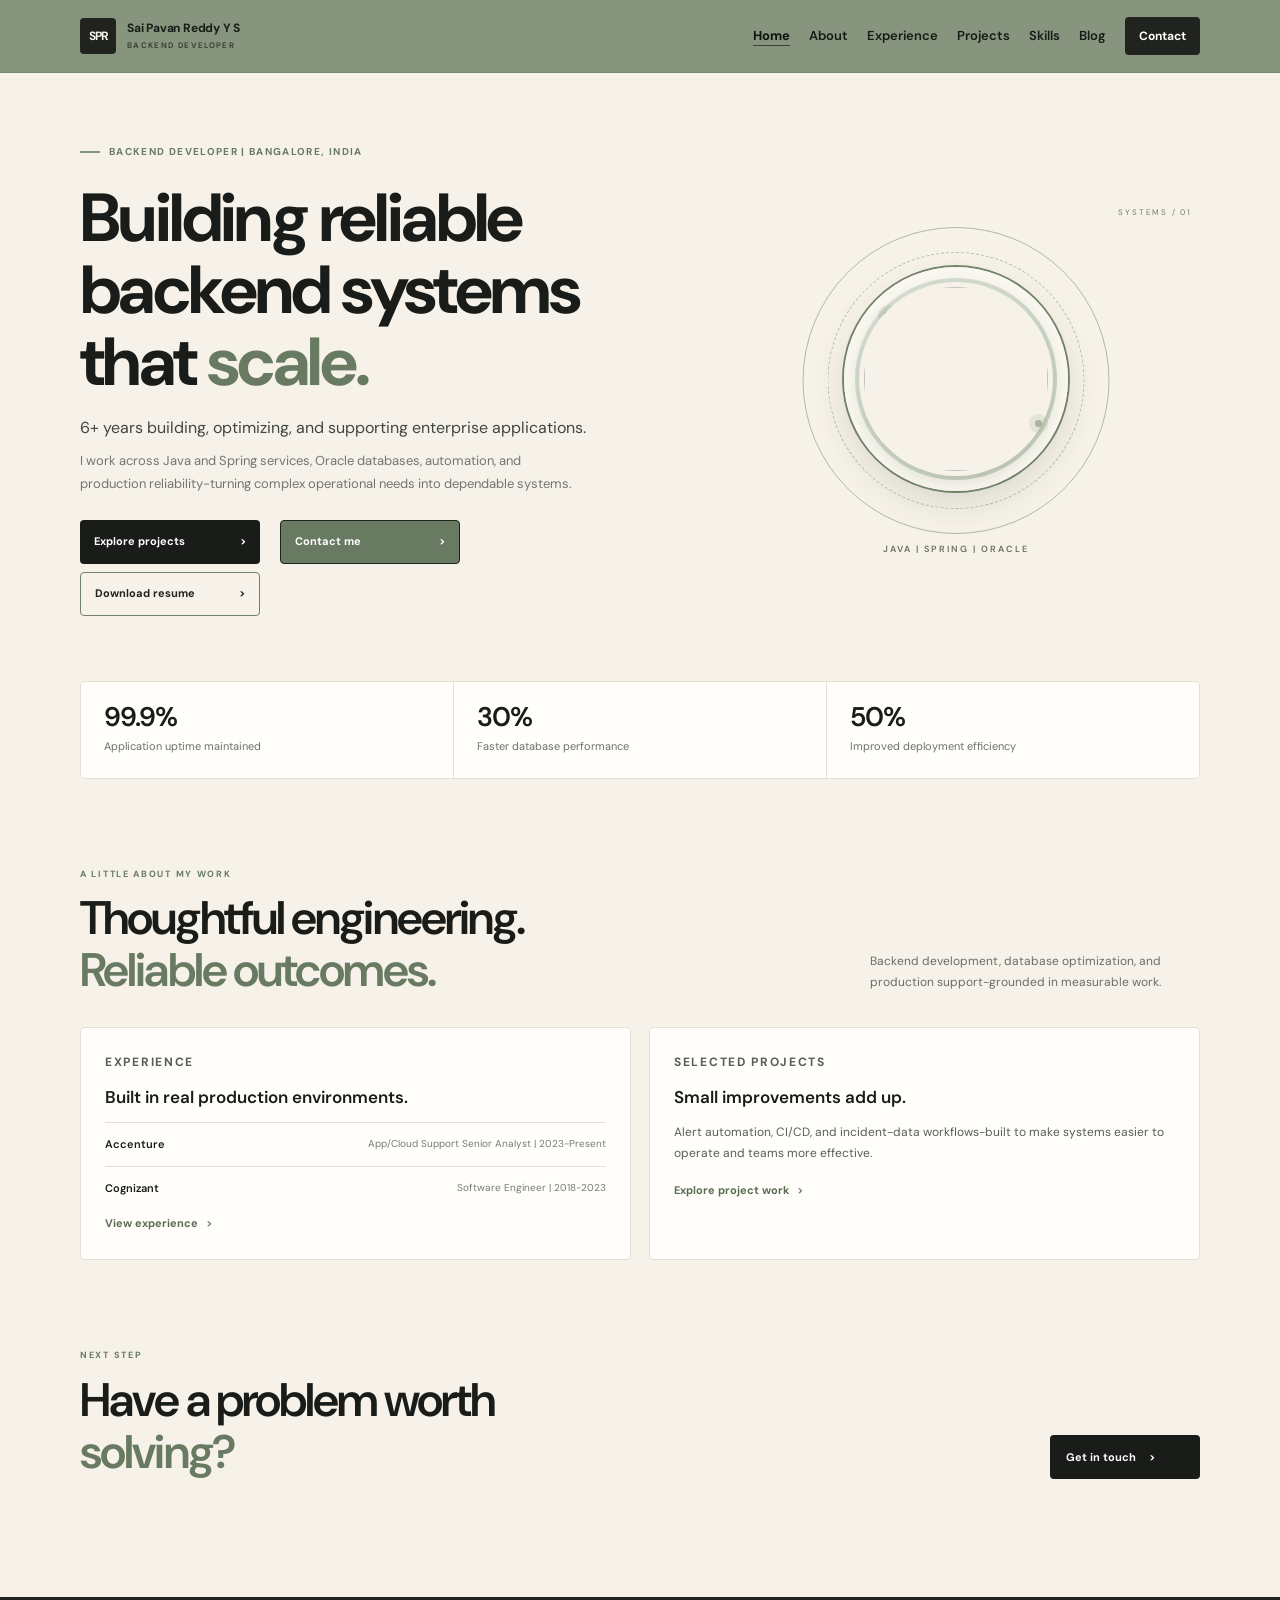
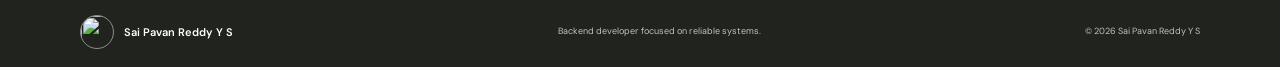
==== index.html @ 61b678c4 "Adde the portfolio website" ====
<!doctype html>
<html lang="en"><head><meta charset="utf-8"><meta name="viewport" content="width=device-width, initial-scale=1"><meta name="theme-color" content="#f3f6f9"><meta name="description" content="Sai Pavan Reddy Y S is a backend developer in Bangalore specializing in Java, Spring Boot, Oracle, PL/SQL, automation, and reliable enterprise systems."><title>Sai Pavan Reddy Y S | Backend Developer</title><link rel="stylesheet" href="styles.css"><link rel="stylesheet" href="theme.css"><script src="menu.js" defer></script></head>
<body><a class="skip" href="#main">Skip to content</a><header class="header"><nav class="nav wrap" aria-label="Main navigation"><a class="identity" href="index.html" aria-label="Sai Pavan Reddy Y S home"><span class="monogram">SPR</span><span class="identity-name">Sai Pavan Reddy Y S<small>BACKEND DEVELOPER</small></span></a><button class="menu-button" aria-expanded="false" aria-controls="nav-items" aria-label="Open navigation"><span></span><span></span></button><div class="nav-items" id="nav-items"><a aria-current="page" href="index.html">Home</a><a href="about.html">About</a><a href="experience.html">Experience</a><a href="projects.html">Projects</a><a href="skills.html">Skills</a><a href="blog.html">Blog</a><a class="nav-contact" href="contact.html">Contact</a></div></nav></header>
<main id="main"><section class="hero wrap"><div><p class="kicker">Backend Developer  |  Bangalore, India</p><h1>Building reliable<br>backend systems<br>that <em>scale.</em></h1><p class="hero-sub">6+ years building, optimizing, and supporting enterprise applications.</p><p class="hero-detail">I work across Java and Spring services, Oracle databases, automation, and production reliability-turning complex operational needs into dependable systems.</p><div class="actions"><div class="action-stack"><a class="btn btn-main" href="projects.html">Explore projects <span aria-hidden="true">></span></a><a class="btn btn-outline btn-resume" href="../SaiPavanReddy_YS_Resume.pdf" download>Download resume <span aria-hidden="true">></span></a></div><a class="btn btn-secondary" href="contact.html">Contact me <span aria-hidden="true">></span></a></div></div><div class="hero-art" role="img" aria-label="Portrait of Sai Pavan Reddy"><span class="art-index">SYSTEMS / 01</span><div class="art-orbit"><span class="art-core"><img src="assets/sai-pavan-reddy.png" alt=""></span></div><span class="art-label">JAVA | SPRING | ORACLE</span></div></section>
<section class="wrap" aria-label="Selected career outcomes"><div class="stats"><div class="stat"><strong>99.9%</strong><span>Application uptime maintained</span></div><div class="stat"><strong>30%</strong><span>Faster database performance</span></div><div class="stat"><strong>50%</strong><span>Improved deployment efficiency</span></div></div></section>
<section class="section wrap"><div class="section-head"><div><p class="eyebrow">A LITTLE ABOUT MY WORK</p><h2>Thoughtful engineering.<br><span>Reliable outcomes.</span></h2></div><p class="section-note">Backend development, database optimization, and production support-grounded in measurable work.</p></div><div class="home-lower"><article class="surface home-panel"><p class="eyebrow">EXPERIENCE</p><h3>Built in real production environments.</h3><div class="role-preview"><strong>Accenture</strong><span>App/Cloud Support Senior Analyst  |  2023-Present</span></div><div class="role-preview"><strong>Cognizant</strong><span>Software Engineer  |  2018-2023</span></div><a class="text-link" href="experience.html">View experience <span>></span></a></article><article class="surface home-panel"><p class="eyebrow">SELECTED PROJECTS</p><h3>Small improvements add up.</h3><p>Alert automation, CI/CD, and incident-data workflows-built to make systems easier to operate and teams more effective.</p><a class="text-link" href="projects.html">Explore project work <span>></span></a></article></div></section>
<section class="section wrap" style="padding-top:0"><div class="section-head"><div><p class="eyebrow">NEXT STEP</p><h2>Have a problem worth<br><span>solving?</span></h2></div><a class="btn btn-main" href="contact.html">Get in touch <span aria-hidden="true">></span></a></div></section></main>
<footer class="footer"><div class="footer-inner wrap"><a class="footer-brand" href="index.html"><img src="assets/sai-pavan-reddy.png" alt="">Sai Pavan Reddy Y S</a><p>Backend developer focused on reliable systems.</p><span class="copyright">© <span data-year>2026</span> Sai Pavan Reddy Y S</span></div></footer></body></html>
---- styles.css ----
@import url('https://fonts.googleapis.com/css2?family=DM+Sans:wght@400;500;600;700&family=Space+Grotesk:wght@400;500;600;700&display=swap');

:root{--ink:#142235;--body:#526174;--muted:#8190a0;--paper:#f3f6f9;--white:#fff;--line:#dfe6ed;--blue:#244c78;--blue-dark:#173756;--accent:#d99745;--accent-soft:#f7ead8;--max:1120px;--display:'Space Grotesk',sans-serif;--text:'DM Sans',sans-serif}
*{box-sizing:border-box}html{scroll-behavior:smooth;scroll-padding-top:90px}body{margin:0;background:var(--paper);color:var(--ink);font:15px/1.7 var(--text),Arial,sans-serif;-webkit-font-smoothing:antialiased}a{color:inherit;text-decoration:none}a:focus-visible,button:focus-visible{outline:3px solid var(--accent);outline-offset:3px}.wrap{width:min(var(--max),calc(100% - 52px));margin:auto}.skip{position:absolute;left:14px;top:-50px;padding:9px 14px;background:var(--blue-dark);color:white;border-radius:4px;z-index:50}.skip:focus{top:10px}
.header{position:sticky;top:0;z-index:20;background:rgba(243,246,249,.95);backdrop-filter:blur(12px);border-bottom:1px solid var(--line)}.nav{height:76px;display:flex;align-items:center;justify-content:space-between}.identity{display:flex;align-items:center;gap:11px}.monogram{width:36px;height:36px;background:var(--blue-dark);color:#fff;border-radius:4px;display:grid;place-items:center;font:700 15px var(--display);letter-spacing:-1px}.identity-name{font:700 13px/1.15 var(--display);letter-spacing:-.2px}.identity-name small{display:block;margin-top:5px;font:600 8px var(--text);letter-spacing:1.5px;color:var(--muted)}.nav-items{display:flex;align-items:center;gap:22px}.nav-items a{font-size:11px;color:#58687a;transition:color .16s}.nav-items a:hover,.nav-items a[aria-current=page]{color:var(--blue);font-weight:700}.nav-items .nav-contact{padding:9px 13px;border-radius:4px;background:var(--blue);color:#fff}.nav-items .nav-contact:hover{background:var(--blue-dark);color:#fff}.menu-button{display:none;border:1px solid var(--line);background:white;width:40px;height:38px;border-radius:4px}.menu-button span{display:block;width:16px;height:1.5px;background:var(--blue-dark);margin:4px auto;transition:transform .15s}
.hero{display:grid;grid-template-columns:1.1fr .9fr;gap:50px;align-items:center;padding:78px 0 74px;min-height:485px}.kicker{display:flex;align-items:center;gap:9px;color:var(--blue);font-size:10px;font-weight:700;letter-spacing:1.7px;text-transform:uppercase}.kicker:before{content:"";width:20px;height:2px;background:var(--accent)}h1,h2,h3,p{margin-top:0}.hero h1{font:600 clamp(44px,6vw,68px)/1.04 var(--display);letter-spacing:-3px;margin:22px 0 16px;max-width:610px}.hero h1 em{font-style:normal;color:var(--blue)}.hero-sub{max-width:510px;color:var(--body);font-size:16px;margin-bottom:9px}.hero-detail{max-width:500px;color:var(--muted);font-size:13px;margin-bottom:25px}.actions{display:flex;align-items:center;gap:18px}.btn{display:inline-flex;align-items:center;gap:13px;padding:12px 16px;border-radius:4px;font-size:11px;font-weight:700;transition:transform .17s,background .17s}.btn:hover{transform:translateY(-2px)}.btn-main{background:var(--blue);color:#fff}.btn-main:hover{background:var(--blue-dark)}.btn-quiet{color:var(--blue)}.hero-art{min-height:330px;position:relative;overflow:hidden;background:var(--blue-dark);border-radius:5px;padding:24px;display:flex;align-items:flex-end}.hero-art:before,.hero-art:after{content:"";position:absolute;border:1px solid rgba(218,231,241,.17);transform:rotate(45deg)}.hero-art:before{width:320px;height:320px;right:-70px;top:-92px}.hero-art:after{width:190px;height:190px;right:5px;top:-28px}.art-orbit{position:absolute;width:215px;height:215px;border-radius:50%;border:1px solid rgba(218,231,241,.32);top:47px;left:50%;transform:translateX(-50%)}.art-orbit:before,.art-orbit:after{content:"";position:absolute;border-radius:50%;background:var(--accent);width:9px;height:9px;box-shadow:0 0 0 6px rgba(217,151,69,.16)}.art-orbit:before{top:33px;left:29px}.art-orbit:after{right:15px;bottom:53px;width:7px;height:7px;background:#8fb4cd;box-shadow:0 0 0 6px rgba(143,180,205,.13)}.art-core{position:absolute;top:50%;left:50%;transform:translate(-50%,-50%);width:91px;height:91px;border:1px solid rgba(255,255,255,.28);border-radius:50%;display:grid;place-items:center;color:#fff;font:600 12px var(--display);letter-spacing:1px}.art-core:before,.art-core:after{content:"";position:absolute;width:7px;height:7px;border-radius:50%;background:#91b7cf}.art-core:before{top:-34px;left:-28px}.art-core:after{bottom:-25px;right:-33px;background:var(--accent)}.art-label{position:relative;z-index:1;color:#dce7ee;font-size:9px;font-weight:600;letter-spacing:1.8px}.art-index{position:absolute;z-index:1;right:23px;top:22px;color:#a9bdcc;font-size:9px;letter-spacing:1.5px}
.stats{display:grid;grid-template-columns:repeat(3,1fr);gap:1px;background:var(--line);border:1px solid var(--line);border-radius:5px;overflow:hidden}.stat{background:#fff;padding:19px 23px}.stat strong{display:block;font:600 27px/1.2 var(--display);letter-spacing:-1px;color:var(--blue-dark)}.stat span{color:var(--body);font-size:11px}.section{padding:88px 0}.section-head{display:flex;align-items:flex-end;justify-content:space-between;gap:25px;margin-bottom:30px}.section-head h2,.page-title{font:600 clamp(33px,4vw,47px)/1.12 var(--display);letter-spacing:-1.9px;margin:10px 0 0}.section-head h2 span,.page-title span{color:var(--blue)}.section-note{max-width:330px;color:var(--muted);font-size:12px;margin:0 0 5px}.eyebrow{color:var(--blue);font-size:9px;letter-spacing:1.7px;font-weight:700;text-transform:uppercase;margin:0}.surface{background:#fff;border:1px solid var(--line);border-radius:5px}.home-lower{display:grid;grid-template-columns:1fr 1fr;gap:18px}.home-panel{padding:24px}.home-panel h3{font:600 17px var(--display);margin-bottom:14px}.home-panel p{font-size:12px;color:var(--body);margin-bottom:14px}.text-link{color:var(--blue);font-size:11px;font-weight:700}.text-link span{color:var(--accent);padding-left:5px}.role-preview{display:flex;justify-content:space-between;gap:15px;padding:12px 0;border-top:1px solid var(--line);font-size:11px}.role-preview strong{font-weight:600}.role-preview span{color:var(--muted);font-size:10px}.page-intro{padding:62px 0 34px}.page-intro .page-title{margin-top:14px}.page-intro p:not(.eyebrow){max-width:670px;color:var(--body);font-size:14px;margin:14px 0 0}.content-section{padding:14px 0 85px}.prose{max-width:790px}.prose p{color:var(--body);font-size:14px}.prose .lead{font-size:18px;line-height:1.65;color:var(--ink)}.two-col{display:grid;grid-template-columns:1fr 1fr;gap:16px}.info-card{padding:21px}.info-card h3{font:600 15px var(--display);margin:4px 0 8px}.info-card p{color:var(--body);font-size:12px;margin:0}.card-index{color:var(--accent);font:600 10px var(--display)}.timeline{border-top:1px solid var(--line)}.timeline-item{display:grid;grid-template-columns:195px 1fr;gap:30px;padding:25px 0;border-bottom:1px solid var(--line)}.timeline-meta{color:var(--muted);font-size:10px;letter-spacing:.6px}.timeline-meta span{display:block;margin-top:7px;letter-spacing:0}.timeline-body h2{font:600 18px var(--display);margin:0 0 3px}.timeline-body h3{font-size:12px;color:var(--blue);margin:0 0 12px}.timeline-body ul{color:var(--body);font-size:12px;padding-left:17px;margin:0}.timeline-body li{padding:3px 0}.project-list{display:grid;grid-template-columns:repeat(2,1fr);gap:14px}.project{padding:22px;min-height:215px;display:flex;flex-direction:column}.project-top{display:flex;justify-content:space-between;color:var(--accent);font:600 10px var(--display)}.project h2{font:600 17px var(--display);margin:18px 0 8px}.project p{font-size:12px;color:var(--body);margin:0}.project-outcome{margin-top:auto;padding-top:16px;color:var(--blue);font-size:11px;font-weight:700}.tag-row{display:flex;flex-wrap:wrap;gap:7px;margin-top:11px}.tag-row span{background:#edf2f6;color:#526b83;padding:4px 7px;border-radius:3px;font-size:9px}.skills-list{display:grid;grid-template-columns:repeat(2,1fr);gap:11px}.skill{display:grid;grid-template-columns:140px 1fr;gap:15px;padding:18px 20px}.skill h2{font:600 12px var(--display);margin:0}.skill p{font-size:11px;color:var(--body);margin:0}.callout{padding:20px 22px;margin-top:15px;background:#f7ead8;border-left:3px solid var(--accent);color:#69553b;font-size:12px}.post-empty{padding:32px;background:#fff;border:1px dashed #bdcbd7;border-radius:5px;text-align:center}.post-empty .empty-mark{margin:0 auto 13px;width:42px;height:42px;border-radius:50%;display:grid;place-items:center;background:var(--accent-soft);color:#9c6b2b;font:600 17px var(--display)}.post-empty h2{font:600 18px var(--display);margin:0 0 8px}.post-empty p{max-width:440px;margin:0 auto 16px;color:var(--body);font-size:12px}.contact-layout{display:grid;grid-template-columns:1fr .8fr;gap:20px}.contact-card{padding:24px}.contact-row{display:block;padding:14px 0;border-bottom:1px solid var(--line)}.contact-row:last-child{border-bottom:0}.contact-row small{display:block;color:var(--muted);font-size:9px;letter-spacing:1.4px;font-weight:700}.contact-row span{font-size:13px;color:var(--blue-dark)}.contact-aside{padding:25px;background:var(--blue-dark);color:#fff;border-radius:5px}.contact-aside .eyebrow{color:#ecc48f}.contact-aside h2{font:600 21px/1.3 var(--display);margin:14px 0}.contact-aside p{font-size:12px;color:#c2d0dc}.education-row{margin-top:18px;padding:19px 21px}.education-row h2{font:600 16px var(--display);margin:0 0 4px}.education-row p{margin:0;color:var(--body);font-size:11px}.footer{background:var(--blue-dark);color:#c3d0da}.footer-inner{min-height:70px;display:flex;align-items:center;justify-content:space-between;gap:18px}.footer-brand{font:600 11px var(--display);color:#fff}.footer-inner p,.copyright{font-size:9px;color:#9fb1be;margin:0}.footer-inner a:hover{color:#fff}
@media(max-width:900px){.nav-items{gap:13px}.nav-items a{font-size:10px}.hero{gap:30px;padding-top:62px}.hero h1{font-size:55px}.hero-art{min-height:300px}.wrap{width:calc(100% - 42px)}}
@media(max-width:700px){html{scroll-padding-top:72px}.wrap{width:calc(100% - 36px)}.nav{height:68px}.menu-button{display:block}.menu-button[aria-expanded=true] span:first-child{transform:translateY(2.75px) rotate(45deg)}.menu-button[aria-expanded=true] span:last-child{transform:translateY(-2.75px) rotate(-45deg)}.nav-items{display:none;position:absolute;top:67px;left:0;right:0;padding:10px 18px 18px;background:var(--paper);border-bottom:1px solid var(--line);box-shadow:0 12px 18px rgba(23,55,86,.08);align-items:stretch;gap:0}.nav-items.open{display:flex;flex-direction:column}.nav-items a{font-size:13px;padding:10px 2px;border-bottom:1px solid var(--line)}.nav-items .nav-contact{margin-top:11px;text-align:center}.hero{display:flex;flex-direction:column;align-items:stretch;gap:25px;padding:50px 0 35px;min-height:0}.hero h1{font-size:clamp(44px,12vw,61px);letter-spacing:-2.6px}.hero-sub{font-size:14px}.hero-detail{font-size:12px}.hero-art{min-height:275px}.art-orbit{width:185px;height:185px}.stats{grid-template-columns:1fr}.stat{padding:14px 17px;display:flex;align-items:baseline;justify-content:space-between;gap:10px}.stat strong{font-size:22px}.stat span{text-align:right}.section{padding:65px 0}.section-head{display:block}.section-note{margin-top:12px}.home-lower,.two-col,.project-list,.skills-list,.contact-layout{grid-template-columns:1fr}.page-intro{padding:44px 0 25px}.page-intro .page-title{font-size:39px}.content-section{padding-bottom:60px}.timeline-item{grid-template-columns:1fr;gap:8px;padding:19px 0}.timeline-meta{display:flex;justify-content:space-between;gap:10px}.timeline-meta span{margin:0}.skill{grid-template-columns:115px 1fr;padding:16px}.project{min-height:195px}.footer-inner{padding:15px 0;flex-wrap:wrap}.footer-inner p{order:3;flex-basis:100%}.copyright{margin-left:auto}}
@media(prefers-reduced-motion:reduce){*,*::before,*::after{scroll-behavior:auto!important;transition-duration:.01ms!important;animation-duration:.01ms!important}}

.nav-items .nav-resume{color:var(--blue);font-weight:700;border-bottom:1px solid var(--accent)}
@media(max-width:700px){.nav-items .nav-resume{border-bottom:1px solid var(--line)}}
---- theme.css ----
/* Version 3 visual layer: warm neutrals, sage accents, and a circular hero inspired by the supplied reference. */
:root{--ink:#191c18;--body:#595d55;--muted:#85887e;--paper:#f6f2e9;--white:#fffefa;--line:#e5dfd2;--blue:#66755f;--blue-dark:#20231e;--accent:#84947a;--accent-soft:#e7e9df;--max:1120px;--display:'DM Sans',sans-serif;--text:'DM Sans',sans-serif}
html{scroll-padding-top:96px}body{background:var(--paper);color:var(--ink)}
.header{background:rgba(246,242,233,.94);border:0;backdrop-filter:blur(12px)}.nav{position:relative;margin-top:14px;margin-bottom:10px;padding:0 20px;background:var(--white);height:66px;border:1px solid rgba(32,35,30,.08);border-radius:7px;box-shadow:0 5px 18px rgba(32,35,30,.045)}.monogram{background:var(--accent);color:var(--ink);border-radius:50%;font-size:12px}.identity-name{font-size:12px}.identity-name small{letter-spacing:1.35px}.nav-items{gap:19px}.nav-items a{color:#62665d;font-size:10px}.nav-items a:hover,.nav-items a[aria-current=page]{color:var(--ink)}.nav-items .nav-contact{background:var(--ink);color:#fff;border-radius:4px;padding:9px 14px}.nav-items .nav-contact:hover{background:#42483e}.nav-items .nav-resume{border-bottom:1px solid var(--accent);color:var(--ink)}
.hero{padding-top:70px;padding-bottom:65px;min-height:485px;gap:36px}.kicker{color:#687a62;letter-spacing:1.35px}.kicker:before{background:var(--accent)}.hero h1{font-weight:700;letter-spacing:-2.6px;line-height:1.06}.hero h1 em{color:#687a62}.hero-sub{color:#41463e}.hero-detail{color:#72766d}.btn{border-radius:4px}.btn-main{background:var(--ink);color:#fff}.btn-main:hover{background:#41483e}.btn-quiet{color:#516249}.hero-art{min-height:360px;background:transparent;border-radius:0;padding:0;align-items:center;justify-content:center;overflow:visible}.hero-art:before{width:305px;height:305px;top:28px;right:auto;left:50%;transform:translateX(-50%);border:1px solid rgba(102,117,95,.48);border-radius:50%;background:transparent}.hero-art:after{width:255px;height:255px;top:53px;right:auto;left:50%;transform:translateX(-50%);border:1px dashed rgba(102,117,95,.44);border-radius:50%;background:transparent}.art-orbit{width:224px;height:224px;top:68px;border:11px solid #f9f7ef;background:linear-gradient(140deg,#dce3d5,#c6d0bd);box-shadow:0 0 0 2px #73846b,0 14px 34px rgba(38,48,35,.12)}.art-orbit:before{background:var(--accent);box-shadow:0 0 0 6px rgba(132,148,122,.19)}.art-orbit:after{background:#a7b39d;box-shadow:0 0 0 6px rgba(167,179,157,.22)}.art-core{width:156px;height:156px;border:1px solid rgba(255,255,255,.75);background:rgba(255,254,250,.84);color:#20231e;border-radius:50%;font:700 38px var(--display);letter-spacing:-2px;box-shadow:0 8px 20px rgba(34,40,30,.08)}.art-core:before,.art-core:after{background:#687a62}.art-core:after{background:#a9b49f}.art-label{position:absolute;bottom:2px;left:50%;transform:translateX(-50%);color:#687260;font-size:9px;letter-spacing:2px;white-space:nowrap}.art-index{top:7px;right:8px;color:#737b6c;font-size:8px;letter-spacing:1.8px}
.stats{border-color:var(--line);border-radius:5px;background:var(--line)}.stat{background:var(--white)}.stat strong{color:var(--ink)}.stat span{color:#6d7168}.section-head h2,.page-title,.hero h1{font-family:var(--display)}.section-head h2 span,.page-title span{color:#687a62}.eyebrow{color:#687a62}.surface{background:var(--white);border-color:var(--line);border-radius:5px}.section-note,.prose p,.timeline-meta,.project p,.skill p{color:#696e64}.role-preview span{color:#777b71}.text-link{color:#596c53}.text-link span{color:#718166}.section-tint{background:#edf0e7}.timeline{border-color:#dddccf}.timeline-item{border-color:#deded2}.timeline-body h3{color:#687a62}.tag-row span{background:#ecefe7;color:#5c6c55}.project-top{color:#65775d}.project-outcome{color:#4f6148}.callout{background:#ecefe7;border-color:#819176;color:#515d4b}.post-empty{background:var(--white);border-color:#c9d0c1}.post-empty .empty-mark{background:#e7e9df;color:#56664d}.contact-aside{background:#272a24;color:#fff}.contact-aside .eyebrow{color:#b5c0aa}.contact-row span{color:#2d322a}.footer{background:#20231e}.footer-inner{color:#e1e2dc}.footer-brand{color:#fff}.footer-inner p,.copyright{color:#c0c4b8}.education-row h2{color:var(--ink)}
@media(max-width:700px){.nav{margin-top:8px;margin-bottom:7px;padding:0 13px;height:60px}.header{background:rgba(246,242,233,.97)}.nav-items{top:66px;background:var(--paper);border-color:var(--line)}.nav-items a{color:#555a50}.nav-items .nav-contact{color:#fff}.nav-items .nav-resume{border-bottom:1px solid var(--line)}.hero{padding-top:42px}.hero-art{min-height:300px}.hero-art:before{width:260px;height:260px;top:22px}.hero-art:after{width:220px;height:220px;top:42px}.art-orbit{width:196px;height:196px;top:54px}.art-core{width:138px;height:138px;font-size:34px}.art-label{bottom:0}.art-index{top:0;right:0}}
@media(prefers-reduced-motion:reduce){.hero-art *{transition:none!important}}

/* Header refresh and home action placement. */
.header{background:#87957e;border-bottom:1px solid #77866f;backdrop-filter:none}.nav{height:72px;margin-top:0;margin-bottom:0;padding:0;background:transparent;border:0;border-radius:0;box-shadow:none}.monogram{background:#20231e;color:#f6f2e9;border-radius:4px}.identity-name{color:#191c18}.identity-name small{color:#343a31}.nav-items a{color:#20231e}.nav-items a:hover,.nav-items a[aria-current=page]{color:#10130f}.nav-items .nav-contact{order:-1;background:#20231e;color:#fff}.nav-items .nav-contact:hover{background:#41483e}.nav-items .nav-contact[aria-current=page]{color:#fff}.menu-button{background:#eef0e7;border-color:#68775f}.menu-button span{background:#20231e}.nav-items .nav-resume{display:none}.actions{align-items:flex-start;gap:20px}.action-stack{display:flex;flex-direction:column;align-items:flex-start;gap:6px}.btn-resume{padding:5px 0;font-size:10px;text-decoration:underline;text-decoration-color:#9ba894;text-underline-offset:3px}.btn-resume:hover{transform:translateY(-1px)}@media(max-width:700px){.header{background:#87957e}.nav{margin:0 auto;padding:0;height:64px}.nav-items{top:64px;background:#f6f2e9;border-color:#d6dacd}.nav-items a{color:#20231e}.nav-items .nav-contact{order:-1;align-self:stretch;text-align:center}.actions{gap:15px}.action-stack{flex-shrink:0}.btn-resume{padding:5px 0}}

.btn-resume{padding:8px 12px;background:#e7e9df;border:1px solid #d4dbcc;border-radius:4px;color:#30382c;text-decoration:none}.btn-resume:hover{background:#dce2d5}

/* Portrait, clearer navigation, and matching home actions. */
.nav-items .nav-contact{order:0}.nav-items a{font-size:13px;font-weight:600;color:#171a16}.nav-items a[aria-current=page]:not(.nav-contact){text-decoration:underline;text-decoration-color:#394333;text-underline-offset:5px}.nav-items .nav-contact{font-size:12px;font-weight:700}.art-core{width:194px;height:194px;padding:5px;overflow:hidden;border:0;background:#f6f2e9;box-shadow:0 5px 18px rgba(30,36,27,.13)}.art-core img{display:block;width:100%;height:100%;object-fit:cover;object-position:center 27%;border-radius:50%}.art-core:before,.art-core:after{display:none}.btn-secondary,.btn-outline{display:inline-flex;align-items:center;justify-content:center;min-height:42px;padding:12px 16px;border:1px solid #20231e;border-radius:4px;font-size:11px;font-weight:700;line-height:1.25}.btn-secondary{background:#687a62;color:#fff}.btn-secondary:hover{background:#53654d}.btn-outline{background:#f6f2e9;color:#20231e;border-color:#718168}.btn-outline:hover{background:#e7e9df}.btn-resume{padding:12px 16px;text-decoration:none}.btn-resume:hover{transform:translateY(-2px)}@media(max-width:900px){.nav-items{gap:13px}.nav-items a{font-size:12px}}@media(max-width:700px){.nav-items{gap:0}.nav-items a{font-size:14px;font-weight:600}.nav-items .nav-contact{font-size:14px}.art-core{width:166px;height:166px;padding:5px}.hero-art{min-height:300px}}

/* Keep the three home actions identical in size. */
.actions .btn,.action-stack .btn{width:180px;height:44px;min-height:44px;padding:0 14px;box-sizing:border-box;justify-content:space-between;line-height:1.2}.action-stack{gap:8px}@media(max-width:700px){.actions{flex-direction:column;align-items:flex-start;gap:8px}.action-stack{gap:8px}}

/* Keep the fixed-width home actions from compressing in the narrow tablet layout. */
@media(max-width:760px){.actions{flex-direction:column;align-items:flex-start;gap:8px}.action-stack{gap:8px}}

/* Prevent the home-page Get in touch CTA from shrinking or wrapping. */
.section-head>.btn-main{flex:0 0 auto;min-width:150px;min-height:44px;white-space:nowrap}.section-head>div:first-child{min-width:0}@media(min-width:701px) and (max-width:900px){.section-head{flex-wrap:wrap;align-items:flex-start}.section-head>.btn-main{margin-top:14px}}@media(max-width:700px){.section-head>.btn-main{display:inline-flex;margin-top:14px}}

/* Accessible, browser-local blog post editor. */
.blog-toolbar{display:flex;align-items:center;justify-content:space-between;gap:18px;margin-bottom:18px}.blog-storage-note{max-width:650px;margin:0;color:var(--body);font-size:11px}.add-post-button{display:inline-flex;align-items:center;gap:9px;min-height:42px;padding:0 15px;border:1px solid #718168;border-radius:4px;background:#e7e9df;color:#20231e;font:700 12px var(--text);cursor:pointer}.add-post-button:hover{background:#dce2d5}.add-post-button span{font-size:20px;line-height:1}.post-editor{padding:24px;margin-bottom:18px}.editor-heading{margin-bottom:18px}.editor-heading h2{margin:5px 0 0;font:600 21px var(--display)}.post-editor label{display:block;margin:14px 0 6px;font-size:12px;font-weight:700;color:var(--ink)}.post-editor label span{font-weight:400;color:var(--muted)}.post-editor input,.post-editor textarea{display:block;width:100%;padding:11px 12px;border:1px solid #c9cfc2;border-radius:4px;background:#fffefa;color:var(--ink);font:14px/1.55 var(--text);box-sizing:border-box}.post-editor textarea{resize:vertical;min-height:82px}.post-editor input:focus-visible,.post-editor textarea:focus-visible{outline:3px solid #84947a;outline-offset:2px}.editor-row{display:grid;grid-template-columns:1fr 1fr;gap:14px}.editor-row>div{min-width:0}.editor-message{min-height:20px;margin:8px 0;color:#53654d;font-size:12px}.editor-actions{display:flex;align-items:center;gap:14px}.editor-actions .btn{min-height:42px;cursor:pointer}.editor-cancel{padding:10px 12px;border:0;background:transparent;color:var(--body);font:600 12px var(--text);cursor:pointer}.editor-cancel:hover{text-decoration:underline}.post-list{display:grid;gap:14px;margin-bottom:18px}.blog-post{padding:22px}.blog-post-meta{margin-bottom:10px}.blog-post h2{margin:0 0 9px;font:600 21px/1.25 var(--display)}.blog-post-summary{margin:0 0 14px;color:var(--body);font-size:14px}.blog-post-body{margin:0;color:var(--body);font-size:13px;white-space:pre-wrap}.post-empty[hidden],.post-editor[hidden]{display:none}@media(max-width:600px){.blog-toolbar{align-items:flex-start;flex-direction:column}.editor-row{grid-template-columns:1fr}.post-editor{padding:18px}.blog-post{padding:18px}}

/* Footer identity with profile photo. */
.footer-brand{display:inline-flex;align-items:center;gap:10px}.footer-brand img{width:34px;height:34px;flex:0 0 34px;object-fit:cover;object-position:center 27%;border-radius:50%;border:1px solid rgba(255,255,255,.48)}
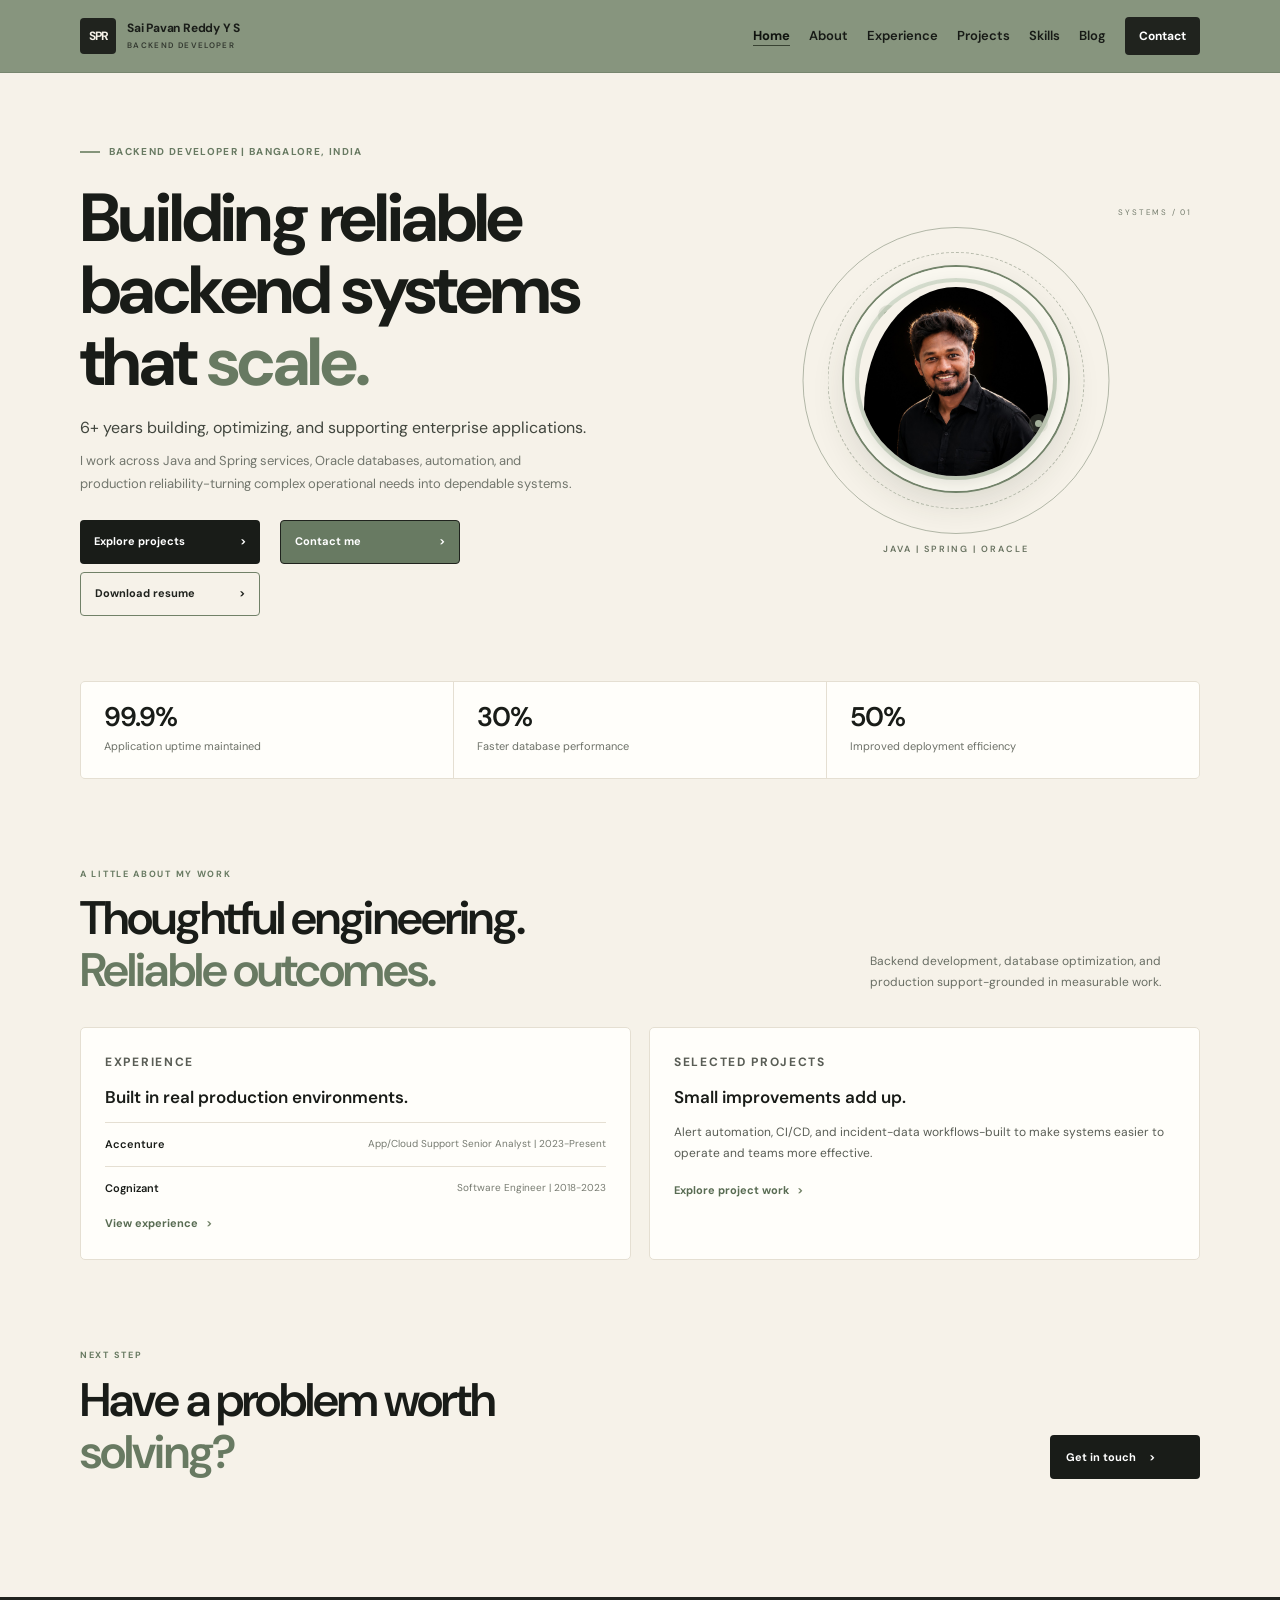
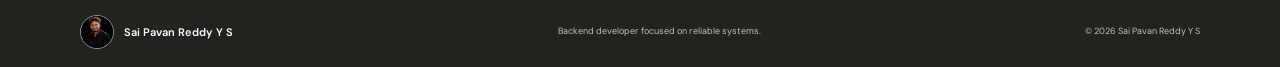
==== commit b7a4c451: "Add files via upload" ====
--- a/index.html
+++ b/index.html
@@ -1,7 +1,7 @@
 <!doctype html>
 <html lang="en"><head><meta charset="utf-8"><meta name="viewport" content="width=device-width, initial-scale=1"><meta name="theme-color" content="#f3f6f9"><meta name="description" content="Sai Pavan Reddy Y S is a backend developer in Bangalore specializing in Java, Spring Boot, Oracle, PL/SQL, automation, and reliable enterprise systems."><title>Sai Pavan Reddy Y S | Backend Developer</title><link rel="stylesheet" href="styles.css"><link rel="stylesheet" href="theme.css"><script src="menu.js" defer></script></head>
 <body><a class="skip" href="#main">Skip to content</a><header class="header"><nav class="nav wrap" aria-label="Main navigation"><a class="identity" href="index.html" aria-label="Sai Pavan Reddy Y S home"><span class="monogram">SPR</span><span class="identity-name">Sai Pavan Reddy Y S<small>BACKEND DEVELOPER</small></span></a><button class="menu-button" aria-expanded="false" aria-controls="nav-items" aria-label="Open navigation"><span></span><span></span></button><div class="nav-items" id="nav-items"><a aria-current="page" href="index.html">Home</a><a href="about.html">About</a><a href="experience.html">Experience</a><a href="projects.html">Projects</a><a href="skills.html">Skills</a><a href="blog.html">Blog</a><a class="nav-contact" href="contact.html">Contact</a></div></nav></header>
-<main id="main"><section class="hero wrap"><div><p class="kicker">Backend Developer  |  Bangalore, India</p><h1>Building reliable<br>backend systems<br>that <em>scale.</em></h1><p class="hero-sub">6+ years building, optimizing, and supporting enterprise applications.</p><p class="hero-detail">I work across Java and Spring services, Oracle databases, automation, and production reliability-turning complex operational needs into dependable systems.</p><div class="actions"><div class="action-stack"><a class="btn btn-main" href="projects.html">Explore projects <span aria-hidden="true">></span></a><a class="btn btn-outline btn-resume" href="../SaiPavanReddy_YS_Resume.pdf" download>Download resume <span aria-hidden="true">></span></a></div><a class="btn btn-secondary" href="contact.html">Contact me <span aria-hidden="true">></span></a></div></div><div class="hero-art" role="img" aria-label="Portrait of Sai Pavan Reddy"><span class="art-index">SYSTEMS / 01</span><div class="art-orbit"><span class="art-core"><img src="assets/sai-pavan-reddy.png" alt=""></span></div><span class="art-label">JAVA | SPRING | ORACLE</span></div></section>
+<main id="main"><section class="hero wrap"><div><p class="kicker">Backend Developer  |  Bangalore, India</p><h1>Building reliable<br>backend systems<br>that <em>scale.</em></h1><p class="hero-sub">6+ years building, optimizing, and supporting enterprise applications.</p><p class="hero-detail">I work across Java and Spring services, Oracle databases, automation, and production reliability-turning complex operational needs into dependable systems.</p><div class="actions"><div class="action-stack"><a class="btn btn-main" href="projects.html">Explore projects <span aria-hidden="true">></span></a><a class="btn btn-outline btn-resume" href="SaiPavanReddy_YS_Resume.pdf" download>Download resume <span aria-hidden="true">></span></a></div><a class="btn btn-secondary" href="contact.html">Contact me <span aria-hidden="true">></span></a></div></div><div class="hero-art" role="img" aria-label="Portrait of Sai Pavan Reddy"><span class="art-index">SYSTEMS / 01</span><div class="art-orbit"><span class="art-core"><img src="assets/sai-pavan-reddy.png" alt=""></span></div><span class="art-label">JAVA | SPRING | ORACLE</span></div></section>
 <section class="wrap" aria-label="Selected career outcomes"><div class="stats"><div class="stat"><strong>99.9%</strong><span>Application uptime maintained</span></div><div class="stat"><strong>30%</strong><span>Faster database performance</span></div><div class="stat"><strong>50%</strong><span>Improved deployment efficiency</span></div></div></section>
 <section class="section wrap"><div class="section-head"><div><p class="eyebrow">A LITTLE ABOUT MY WORK</p><h2>Thoughtful engineering.<br><span>Reliable outcomes.</span></h2></div><p class="section-note">Backend development, database optimization, and production support-grounded in measurable work.</p></div><div class="home-lower"><article class="surface home-panel"><p class="eyebrow">EXPERIENCE</p><h3>Built in real production environments.</h3><div class="role-preview"><strong>Accenture</strong><span>App/Cloud Support Senior Analyst  |  2023-Present</span></div><div class="role-preview"><strong>Cognizant</strong><span>Software Engineer  |  2018-2023</span></div><a class="text-link" href="experience.html">View experience <span>></span></a></article><article class="surface home-panel"><p class="eyebrow">SELECTED PROJECTS</p><h3>Small improvements add up.</h3><p>Alert automation, CI/CD, and incident-data workflows-built to make systems easier to operate and teams more effective.</p><a class="text-link" href="projects.html">Explore project work <span>></span></a></article></div></section>
 <section class="section wrap" style="padding-top:0"><div class="section-head"><div><p class="eyebrow">NEXT STEP</p><h2>Have a problem worth<br><span>solving?</span></h2></div><a class="btn btn-main" href="contact.html">Get in touch <span aria-hidden="true">></span></a></div></section></main>
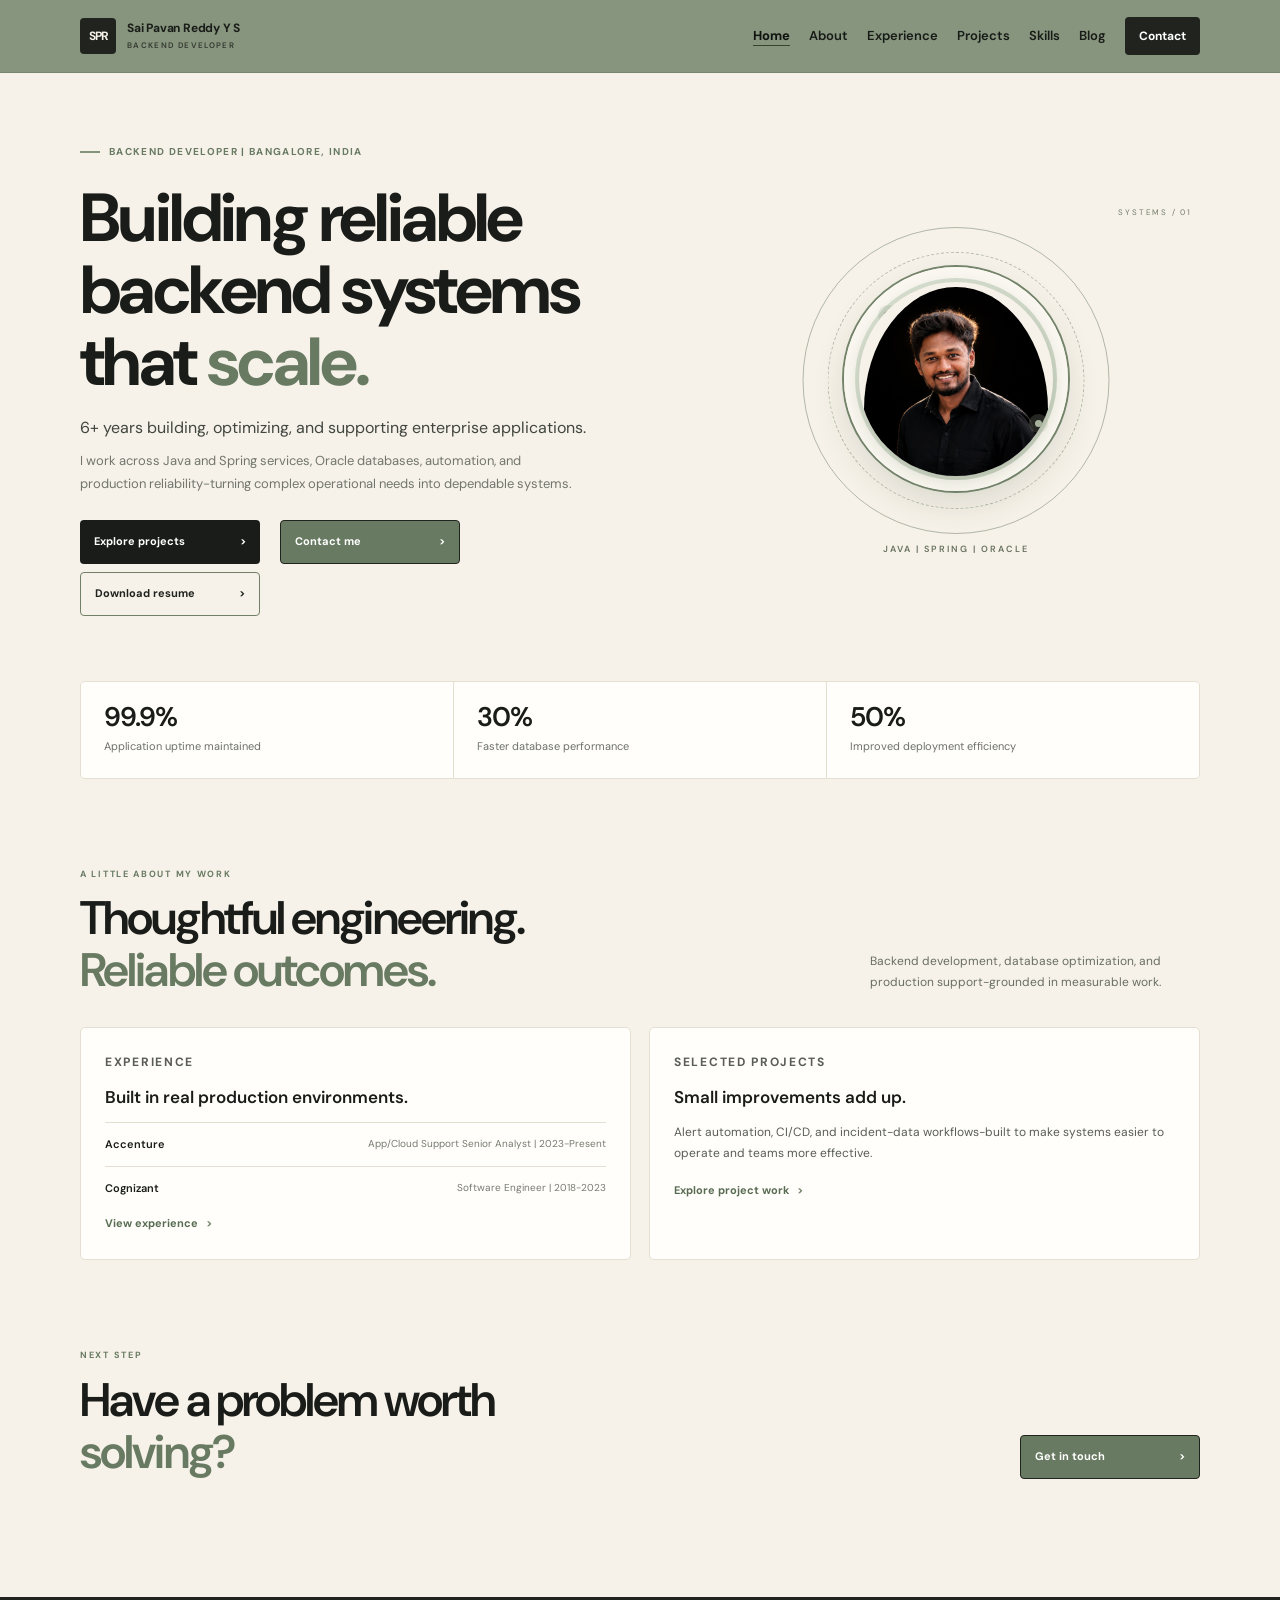
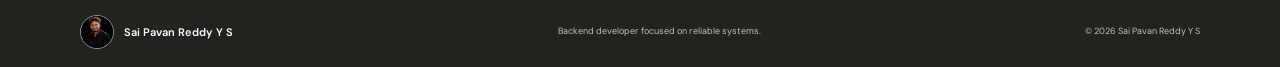
==== commit abf3c482: "Add files via upload" ====
--- a/index.html
+++ b/index.html
@@ -4,5 +4,5 @@
 <main id="main"><section class="hero wrap"><div><p class="kicker">Backend Developer  |  Bangalore, India</p><h1>Building reliable<br>backend systems<br>that <em>scale.</em></h1><p class="hero-sub">6+ years building, optimizing, and supporting enterprise applications.</p><p class="hero-detail">I work across Java and Spring services, Oracle databases, automation, and production reliability-turning complex operational needs into dependable systems.</p><div class="actions"><div class="action-stack"><a class="btn btn-main" href="projects.html">Explore projects <span aria-hidden="true">></span></a><a class="btn btn-outline btn-resume" href="SaiPavanReddy_YS_Resume.pdf" download>Download resume <span aria-hidden="true">></span></a></div><a class="btn btn-secondary" href="contact.html">Contact me <span aria-hidden="true">></span></a></div></div><div class="hero-art" role="img" aria-label="Portrait of Sai Pavan Reddy"><span class="art-index">SYSTEMS / 01</span><div class="art-orbit"><span class="art-core"><img src="assets/sai-pavan-reddy.png" alt=""></span></div><span class="art-label">JAVA | SPRING | ORACLE</span></div></section>
 <section class="wrap" aria-label="Selected career outcomes"><div class="stats"><div class="stat"><strong>99.9%</strong><span>Application uptime maintained</span></div><div class="stat"><strong>30%</strong><span>Faster database performance</span></div><div class="stat"><strong>50%</strong><span>Improved deployment efficiency</span></div></div></section>
 <section class="section wrap"><div class="section-head"><div><p class="eyebrow">A LITTLE ABOUT MY WORK</p><h2>Thoughtful engineering.<br><span>Reliable outcomes.</span></h2></div><p class="section-note">Backend development, database optimization, and production support-grounded in measurable work.</p></div><div class="home-lower"><article class="surface home-panel"><p class="eyebrow">EXPERIENCE</p><h3>Built in real production environments.</h3><div class="role-preview"><strong>Accenture</strong><span>App/Cloud Support Senior Analyst  |  2023-Present</span></div><div class="role-preview"><strong>Cognizant</strong><span>Software Engineer  |  2018-2023</span></div><a class="text-link" href="experience.html">View experience <span>></span></a></article><article class="surface home-panel"><p class="eyebrow">SELECTED PROJECTS</p><h3>Small improvements add up.</h3><p>Alert automation, CI/CD, and incident-data workflows-built to make systems easier to operate and teams more effective.</p><a class="text-link" href="projects.html">Explore project work <span>></span></a></article></div></section>
-<section class="section wrap" style="padding-top:0"><div class="section-head"><div><p class="eyebrow">NEXT STEP</p><h2>Have a problem worth<br><span>solving?</span></h2></div><a class="btn btn-main" href="contact.html">Get in touch <span aria-hidden="true">></span></a></div></section></main>
+<section class="section wrap" style="padding-top:0"><div class="section-head"><div><p class="eyebrow">NEXT STEP</p><h2>Have a problem worth<br><span>solving?</span></h2></div><a class="btn btn-secondary" href="contact.html">Get in touch <span aria-hidden="true">></span></a></div></section></main>
 <footer class="footer"><div class="footer-inner wrap"><a class="footer-brand" href="index.html"><img src="assets/sai-pavan-reddy.png" alt="">Sai Pavan Reddy Y S</a><p>Backend developer focused on reliable systems.</p><span class="copyright">© <span data-year>2026</span> Sai Pavan Reddy Y S</span></div></footer></body></html>
--- a/theme.css
+++ b/theme.css
@@ -16,7 +16,7 @@
 .nav-items .nav-contact{order:0}.nav-items a{font-size:13px;font-weight:600;color:#171a16}.nav-items a[aria-current=page]:not(.nav-contact){text-decoration:underline;text-decoration-color:#394333;text-underline-offset:5px}.nav-items .nav-contact{font-size:12px;font-weight:700}.art-core{width:194px;height:194px;padding:5px;overflow:hidden;border:0;background:#f6f2e9;box-shadow:0 5px 18px rgba(30,36,27,.13)}.art-core img{display:block;width:100%;height:100%;object-fit:cover;object-position:center 27%;border-radius:50%}.art-core:before,.art-core:after{display:none}.btn-secondary,.btn-outline{display:inline-flex;align-items:center;justify-content:center;min-height:42px;padding:12px 16px;border:1px solid #20231e;border-radius:4px;font-size:11px;font-weight:700;line-height:1.25}.btn-secondary{background:#687a62;color:#fff}.btn-secondary:hover{background:#53654d}.btn-outline{background:#f6f2e9;color:#20231e;border-color:#718168}.btn-outline:hover{background:#e7e9df}.btn-resume{padding:12px 16px;text-decoration:none}.btn-resume:hover{transform:translateY(-2px)}@media(max-width:900px){.nav-items{gap:13px}.nav-items a{font-size:12px}}@media(max-width:700px){.nav-items{gap:0}.nav-items a{font-size:14px;font-weight:600}.nav-items .nav-contact{font-size:14px}.art-core{width:166px;height:166px;padding:5px}.hero-art{min-height:300px}}
 
 /* Keep the three home actions identical in size. */
-.actions .btn,.action-stack .btn{width:180px;height:44px;min-height:44px;padding:0 14px;box-sizing:border-box;justify-content:space-between;line-height:1.2}.action-stack{gap:8px}@media(max-width:700px){.actions{flex-direction:column;align-items:flex-start;gap:8px}.action-stack{gap:8px}}
+.actions .btn,.action-stack .btn,.section-head>.btn{width:180px;height:44px;min-height:44px;padding:0 14px;box-sizing:border-box;justify-content:space-between;line-height:1.2}.action-stack{gap:8px}@media(max-width:700px){.actions{flex-direction:column;align-items:flex-start;gap:8px}.action-stack{gap:8px}}
 
 /* Keep the fixed-width home actions from compressing in the narrow tablet layout. */
 @media(max-width:760px){.actions{flex-direction:column;align-items:flex-start;gap:8px}.action-stack{gap:8px}}
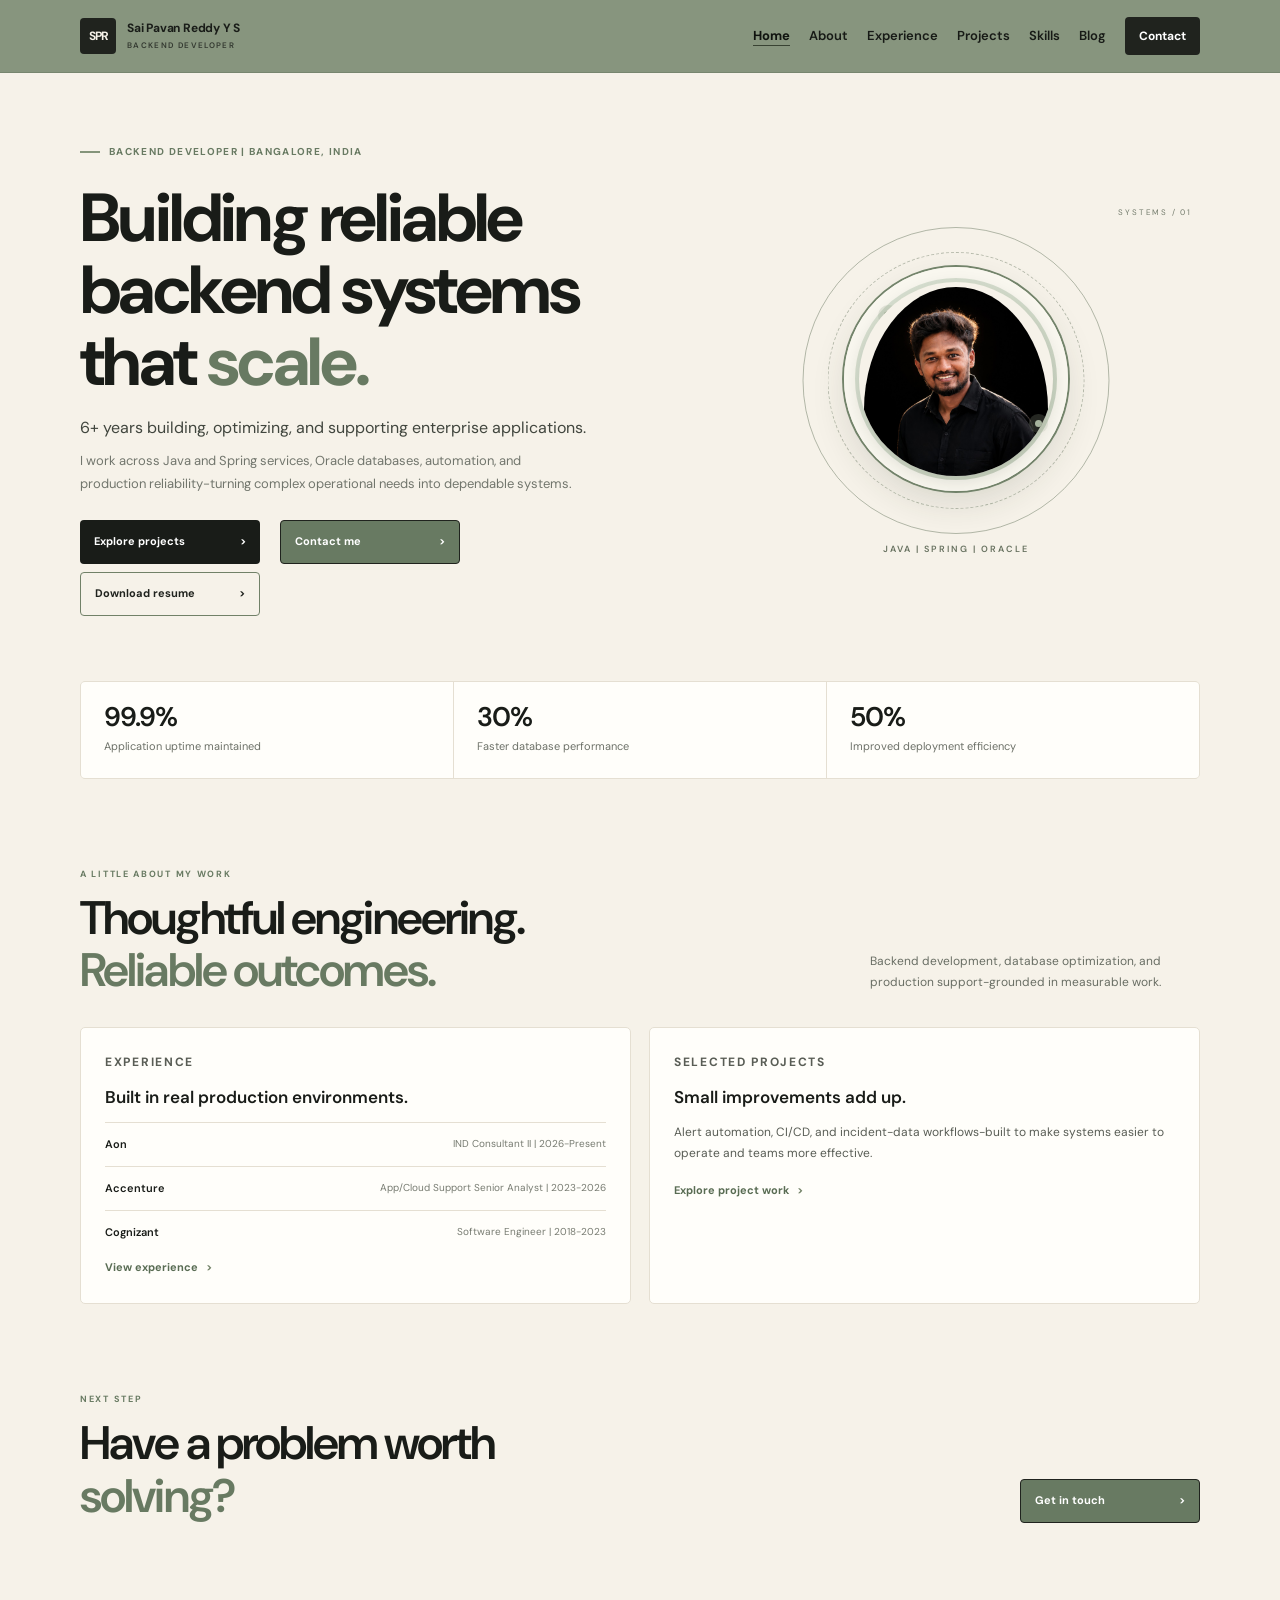
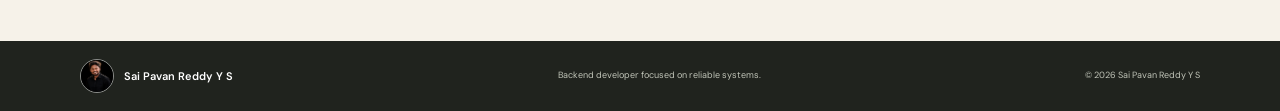
==== commit 1e1b84ad: "Add files via upload" ====
--- a/index.html
+++ b/index.html
@@ -3,6 +3,6 @@
 <body><a class="skip" href="#main">Skip to content</a><header class="header"><nav class="nav wrap" aria-label="Main navigation"><a class="identity" href="index.html" aria-label="Sai Pavan Reddy Y S home"><span class="monogram">SPR</span><span class="identity-name">Sai Pavan Reddy Y S<small>BACKEND DEVELOPER</small></span></a><button class="menu-button" aria-expanded="false" aria-controls="nav-items" aria-label="Open navigation"><span></span><span></span></button><div class="nav-items" id="nav-items"><a aria-current="page" href="index.html">Home</a><a href="about.html">About</a><a href="experience.html">Experience</a><a href="projects.html">Projects</a><a href="skills.html">Skills</a><a href="blog.html">Blog</a><a class="nav-contact" href="contact.html">Contact</a></div></nav></header>
 <main id="main"><section class="hero wrap"><div><p class="kicker">Backend Developer  |  Bangalore, India</p><h1>Building reliable<br>backend systems<br>that <em>scale.</em></h1><p class="hero-sub">6+ years building, optimizing, and supporting enterprise applications.</p><p class="hero-detail">I work across Java and Spring services, Oracle databases, automation, and production reliability-turning complex operational needs into dependable systems.</p><div class="actions"><div class="action-stack"><a class="btn btn-main" href="projects.html">Explore projects <span aria-hidden="true">></span></a><a class="btn btn-outline btn-resume" href="SaiPavanReddy_YS_Resume.pdf" download>Download resume <span aria-hidden="true">></span></a></div><a class="btn btn-secondary" href="contact.html">Contact me <span aria-hidden="true">></span></a></div></div><div class="hero-art" role="img" aria-label="Portrait of Sai Pavan Reddy"><span class="art-index">SYSTEMS / 01</span><div class="art-orbit"><span class="art-core"><img src="assets/sai-pavan-reddy.png" alt=""></span></div><span class="art-label">JAVA | SPRING | ORACLE</span></div></section>
 <section class="wrap" aria-label="Selected career outcomes"><div class="stats"><div class="stat"><strong>99.9%</strong><span>Application uptime maintained</span></div><div class="stat"><strong>30%</strong><span>Faster database performance</span></div><div class="stat"><strong>50%</strong><span>Improved deployment efficiency</span></div></div></section>
-<section class="section wrap"><div class="section-head"><div><p class="eyebrow">A LITTLE ABOUT MY WORK</p><h2>Thoughtful engineering.<br><span>Reliable outcomes.</span></h2></div><p class="section-note">Backend development, database optimization, and production support-grounded in measurable work.</p></div><div class="home-lower"><article class="surface home-panel"><p class="eyebrow">EXPERIENCE</p><h3>Built in real production environments.</h3><div class="role-preview"><strong>Accenture</strong><span>App/Cloud Support Senior Analyst  |  2023-Present</span></div><div class="role-preview"><strong>Cognizant</strong><span>Software Engineer  |  2018-2023</span></div><a class="text-link" href="experience.html">View experience <span>></span></a></article><article class="surface home-panel"><p class="eyebrow">SELECTED PROJECTS</p><h3>Small improvements add up.</h3><p>Alert automation, CI/CD, and incident-data workflows-built to make systems easier to operate and teams more effective.</p><a class="text-link" href="projects.html">Explore project work <span>></span></a></article></div></section>
+<section class="section wrap"><div class="section-head"><div><p class="eyebrow">A LITTLE ABOUT MY WORK</p><h2>Thoughtful engineering.<br><span>Reliable outcomes.</span></h2></div><p class="section-note">Backend development, database optimization, and production support-grounded in measurable work.</p></div><div class="home-lower"><article class="surface home-panel"><p class="eyebrow">EXPERIENCE</p><h3>Built in real production environments.</h3><div class="role-preview"><strong>Aon</strong><span>IND Consultant II  |  2026-Present</span></div><div class="role-preview"><strong>Accenture</strong><span>App/Cloud Support Senior Analyst  |  2023-2026</span></div><div class="role-preview"><strong>Cognizant</strong><span>Software Engineer  |  2018-2023</span></div><a class="text-link" href="experience.html">View experience <span>></span></a></article><article class="surface home-panel"><p class="eyebrow">SELECTED PROJECTS</p><h3>Small improvements add up.</h3><p>Alert automation, CI/CD, and incident-data workflows-built to make systems easier to operate and teams more effective.</p><a class="text-link" href="projects.html">Explore project work <span>></span></a></article></div></section>
 <section class="section wrap" style="padding-top:0"><div class="section-head"><div><p class="eyebrow">NEXT STEP</p><h2>Have a problem worth<br><span>solving?</span></h2></div><a class="btn btn-secondary" href="contact.html">Get in touch <span aria-hidden="true">></span></a></div></section></main>
 <footer class="footer"><div class="footer-inner wrap"><a class="footer-brand" href="index.html"><img src="assets/sai-pavan-reddy.png" alt="">Sai Pavan Reddy Y S</a><p>Backend developer focused on reliable systems.</p><span class="copyright">© <span data-year>2026</span> Sai Pavan Reddy Y S</span></div></footer></body></html>
